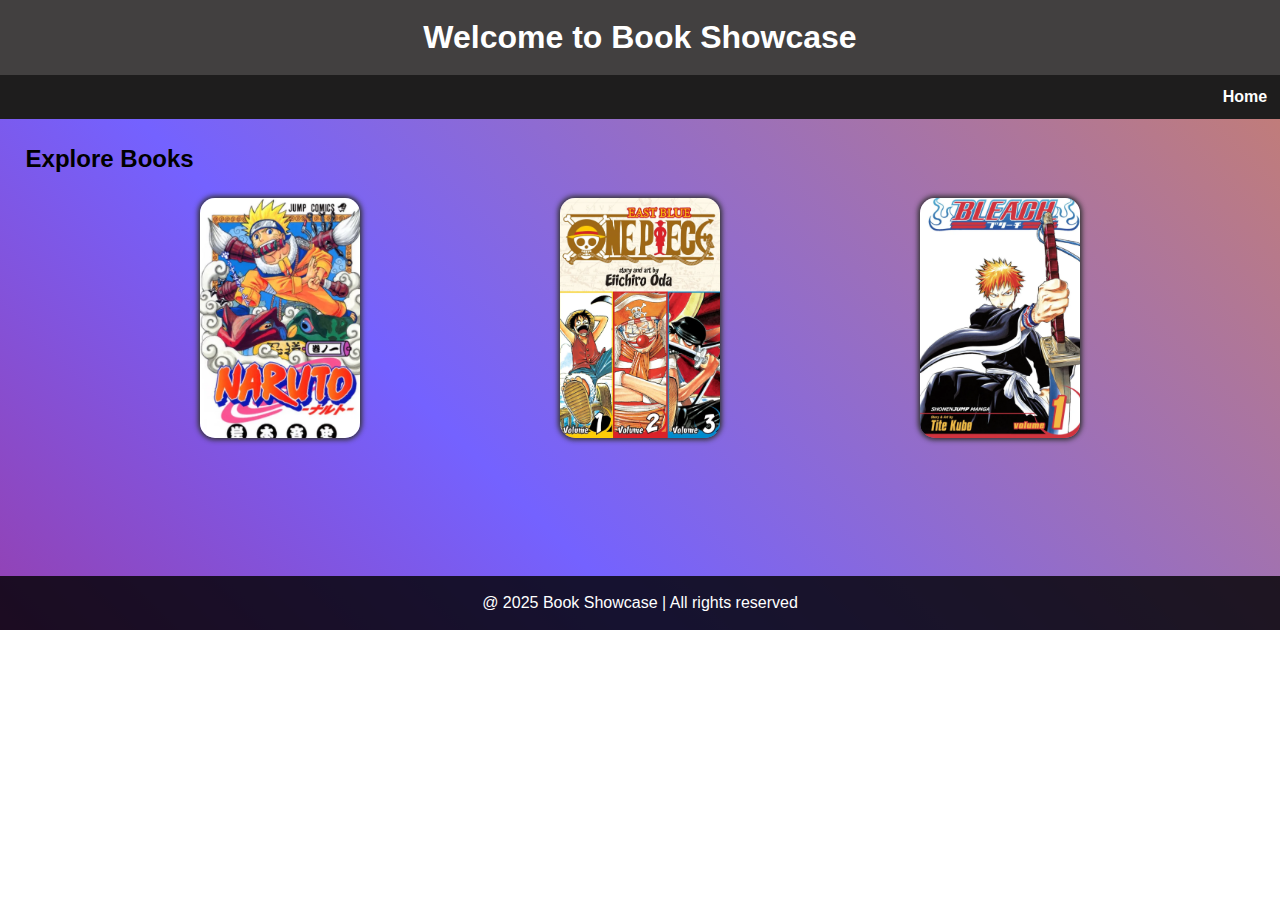
==== index.html @ 05131735 "First .. commit" ====
<!DOCTYPE html>
<html lang="en">
<head>
  <meta charset="UTF-8">
  <meta name="viewport" content="width=device-width, initial-scale=1.0">
  <link rel="stylesheet" href="style.css">
  <title>Document</title>
</head>
<body class="container-fluid">
  <div class="container">

    
    <!-- The main heading of the page -->
    <header>
      <h1>Welcome to Book Showcase</h1>
      
      <div class="link">
        <a href="">Home</a>
      </div>
    </header>
    
    
    <!-- Main content of the page -->
    
    <main>
      
      <h2>Explore Books</h2>
      
      <div class="images-container">
        
        <div class="card1">
          <div class="book1 book">
           
          </div>
          <div class="details">
            <span><a href="book1.html" style="text-decoration: none; color: white;">Click for Details</a></span>
          </div>
        </div>
        
        
        <div class="card2">
          <div class="book2 book">
            
          </div>
          <div class="details">
            <span><a href="book 2.html" style="text-decoration: none; color: white;">Click for Details</a></span>
          </div>
        </div>
        
        
        <div class="card3">
          <div class="book3 book">
            
          </div>
          <div class="details">
            <span><a href="book 3.html" style="text-decoration: none; color: white;">Click for Details</a></span>
          </div>
        </div>
        
      </div>
      
    </main>
    
    <footer>
      <span>@ 2025 Book Showcase | All rights reserved</span>
    </footer>
    
    
  </div>
</body>
</html>
---- style.css ----
*{
  margin: 0;
  padding: 0;
  box-sizing: border-box;
  font-family: 'Segoe UI', Tahoma, Geneva, Verdana, sans-serif;
}

html,body{
  height: 100%;
  width: 100%;
}

          /* Making the loader */

.loader{
  background-color: black;
  color: white;
  height: 100vh;
  width: 100%;
  z-index: 99;
  display: flex;
  align-items: center;
  justify-content: center;
  gap: 10px;
  position: fixed;
  top: 0;
}
.loader h2{
  font-weight: 700;
  font-size: 3vw;
}
/* finished ✅ */


                        /* Making the multi-color Background */


.container{
  height: 100;
  width: 100%;
  background: linear-gradient(45deg,#d2001a,#7462ff,#f48e21,#23d5ab);
  background-size: 300% 300%;
  animation: color 12s ease-in-out infinite;
  display: flex;
  flex-direction: column;
}


@keyframes color {
  0%{
    background-position: 0 50%;
  }
  50%{
    background-position: 100% 50%;
  }
  100%{
    background-position: 0 50%;
  }
}
/* finished ✅ */


                        /* Making the header content */

header h1{
  background-color: rgb(66, 64, 64);
  color: white;
  text-align: center;
  padding: 1.5vw;
  width: 100%;
}

.link{
background-color: rgb(30, 29, 29);
padding: 1vw;
display: flex;
justify-content: end;
}

.link a{
  color: white;
  text-decoration: none;
  font-weight: 600;
}
/* finished ✅ */

                        /* Making the body section */
main {
  flex-grow: 1;
  display: flex;
  flex-direction: column;
  justify-content: center;
}

main h2{
  margin: 2vw;
}

.images-container{
  display: flex;
  flex-direction: row;
  justify-content: space-evenly;
  height: 100%;
  width: 100%;
  perspective: 1000px;
}


.card1{
  height: 15rem;
  width: 10rem;
  transition: transform 1000ms;
  box-shadow: 0 0 5px 2px rgba(50, 50, 50);
  border-radius: 15px;
  position: relative;
  transform-style: preserve-3d;
  background-image: url(images/book1.png);
  background-size: cover;
}


.card1:hover{
  cursor: pointer;
  transform: rotateY(180deg);
}

.card2{
  height: 15rem;
  width: 10rem;
  transition: transform 1000ms;
  box-shadow: 0 0 5px 2px rgba(50, 50, 50);
  border-radius: 15px;
  position: relative;
  transform-style: preserve-3d;
  background-image: url(images/book2.png);
  background-size: cover;
}

.card2:hover{
  cursor: pointer;
  transform: rotateY(180deg);
}

.card3{
  height: 15rem;
  width: 10rem;
  transition: transform 1000ms;
  box-shadow: 0 0 5px 2px rgba(50, 50, 50);
  border-radius: 15px;
  position: relative;
  transform-style: preserve-3d;
  background-image: url(images/book3.png);
  background-size: cover;
}

.card3:hover{
  cursor: pointer;
  transform: rotateY(180deg);
}

.book,.details{
  border-radius: 15px;
  height: 100%;
  width: 100%;
  position: absolute;
  backface-visibility: hidden;
  background-size: cover;
}

.book1{
  background-image: url(IMAGES/book-1.jpg);
}
.book2{
  background-image: url(IMAGES/book-2.jpg);
}
.book3{
  background-image: url(IMAGES/book-3.jpg);
}

.details{
  background-color: gray;
  transform: rotateY(180deg);
  display: flex;
  justify-content: center;
  align-items: center;
  color: white;
  font-weight: 600;
  font-size: 1.4vw;
}
/* finished ✅ */


                        /* Making the footer section */


footer{
  background-color: rgba(0, 0, 0, 0.813);
  color: white;
  padding: 2vh;
  display: flex;
  align-items: center; /* Center text vertically */
  justify-content: center;
}
footer{
  margin-top: 15.3vh;
}
/* finished ✅ */
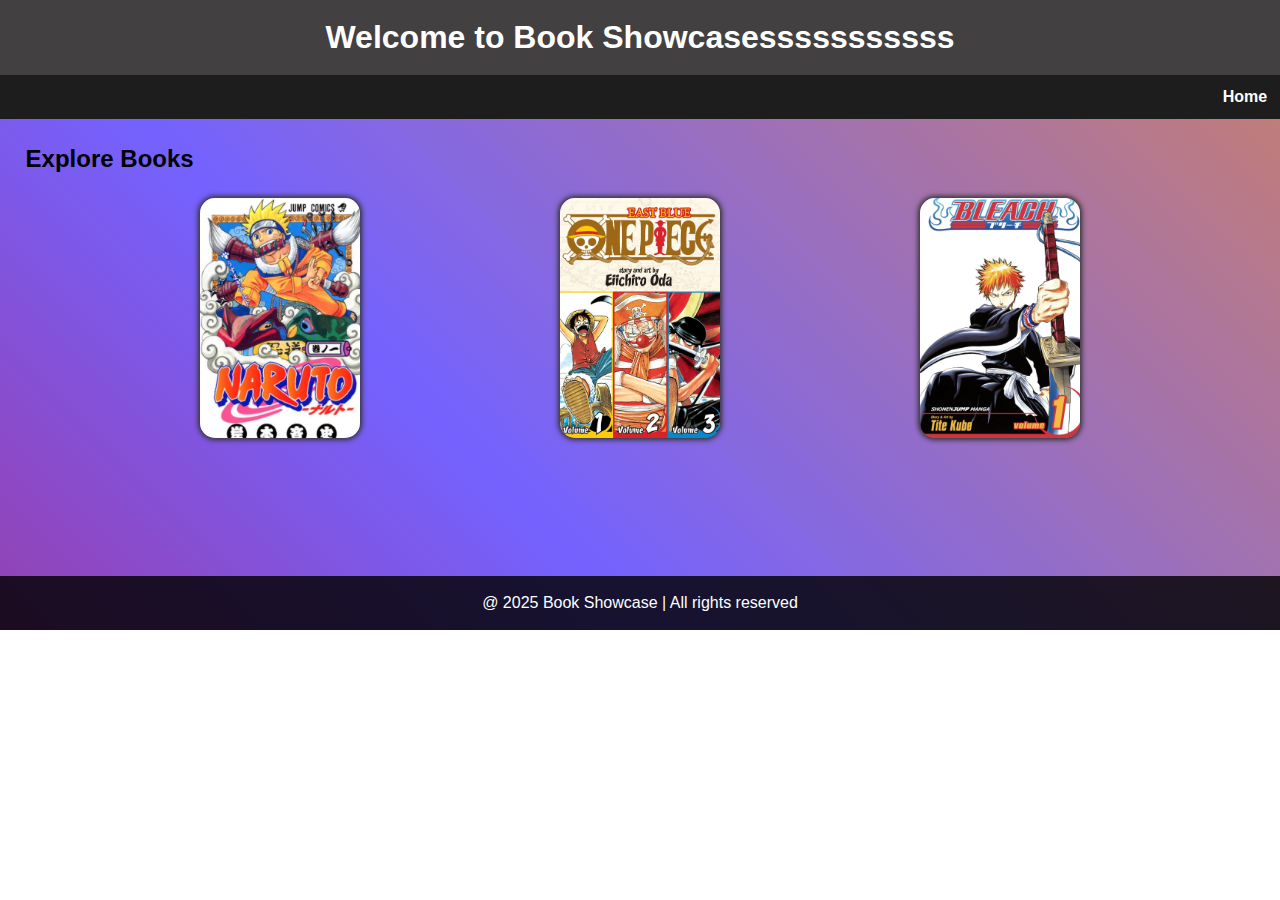
==== commit a8960ce6: "just cheaking" ====
--- a/index.html
+++ b/index.html
@@ -12,7 +12,7 @@
     
     <!-- The main heading of the page -->
     <header>
-      <h1>Welcome to Book Showcase</h1>
+      <h1>Welcome to Book Showcasesssssssssss</h1>
       
       <div class="link">
         <a href="">Home</a>
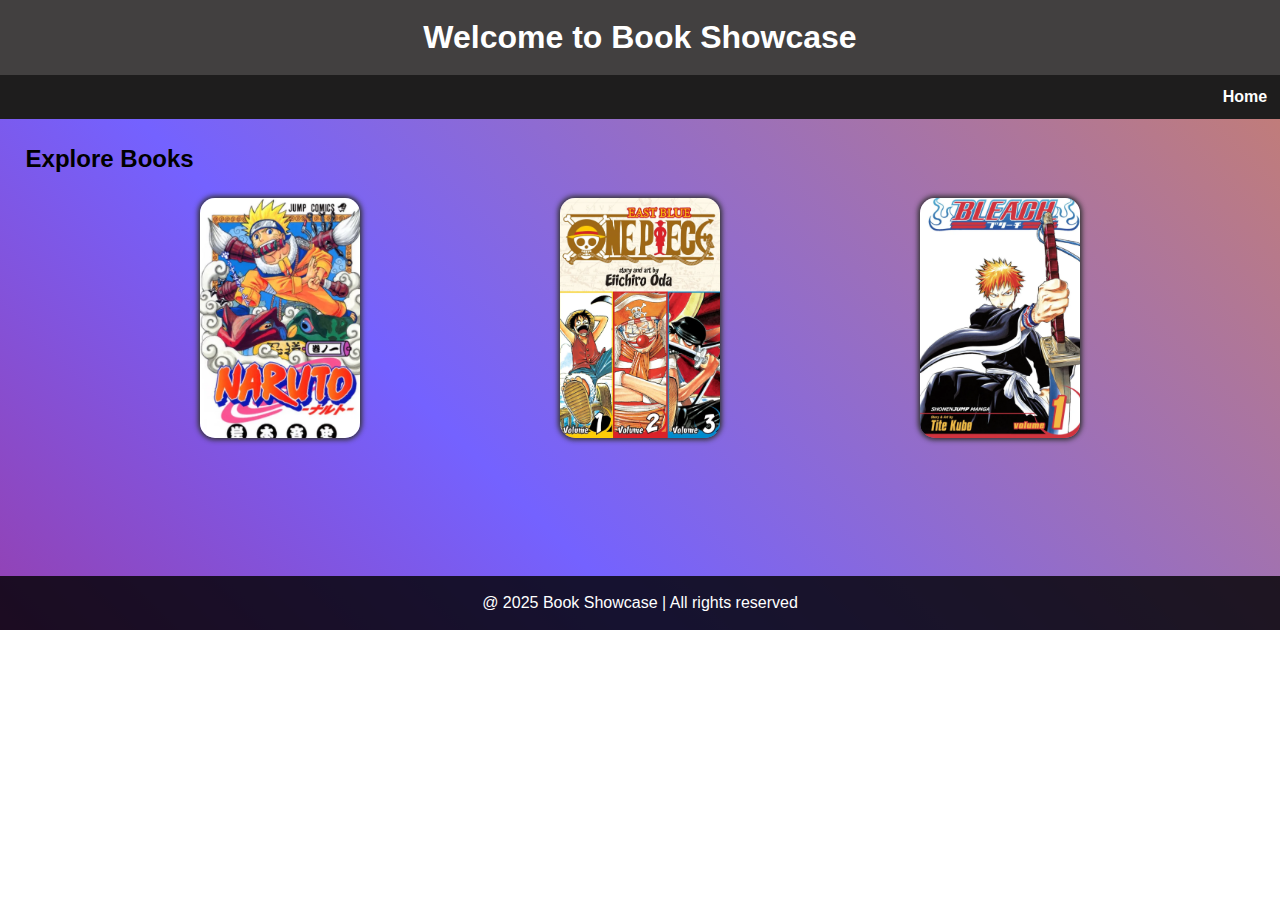
==== commit e4448887: "just check" ====
--- a/index.html
+++ b/index.html
@@ -12,7 +12,7 @@
     
     <!-- The main heading of the page -->
     <header>
-      <h1>Welcome to Book Showcasesssssssssss</h1>
+      <h1>Welcome to Book Showcase</h1>
       
       <div class="link">
         <a href="">Home</a>
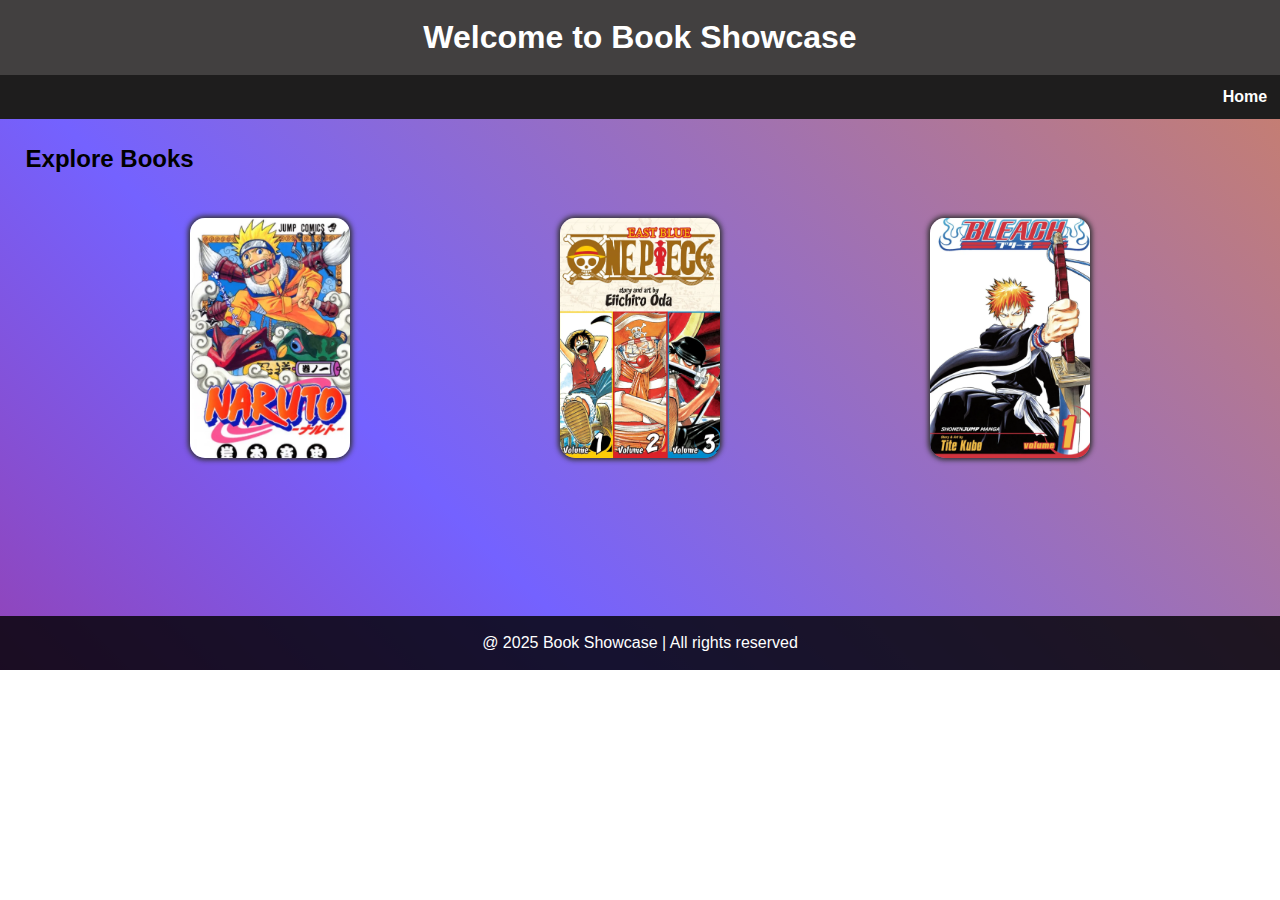
==== commit f439164f: "updating" ====
--- a/index.html
+++ b/index.html
@@ -5,6 +5,11 @@
   <meta name="viewport" content="width=device-width, initial-scale=1.0">
   <link rel="stylesheet" href="style.css">
   <title>Document</title>
+  <style type="text/css">
+    .images-container div{
+      margin: 20px;
+    }
+  </style>
 </head>
 <body class="container-fluid">
   <div class="container">
--- a/style.css
+++ b/style.css
@@ -43,6 +43,7 @@
   animation: color 12s ease-in-out infinite;
   display: flex;
   flex-direction: column;
+  
 }
 
 
@@ -204,4 +205,28 @@
 footer{
   margin-top: 15.3vh;
 }
+
+/* Responsive Design */
+@media (max-width: 768px) {
+  .images-container {
+    flex-direction: column;
+    align-items: center;
+  
+  }
+  
+  .card {
+    width: 80%;
+  }
+}
+
+@media (max-width: 480px) {
+  header h1 {
+    font-size: 20px;
+  }
+
+  .details a {
+    font-size: 14px;
+    padding: 8px 12px;
+  }
+}
 /* finished ✅ */
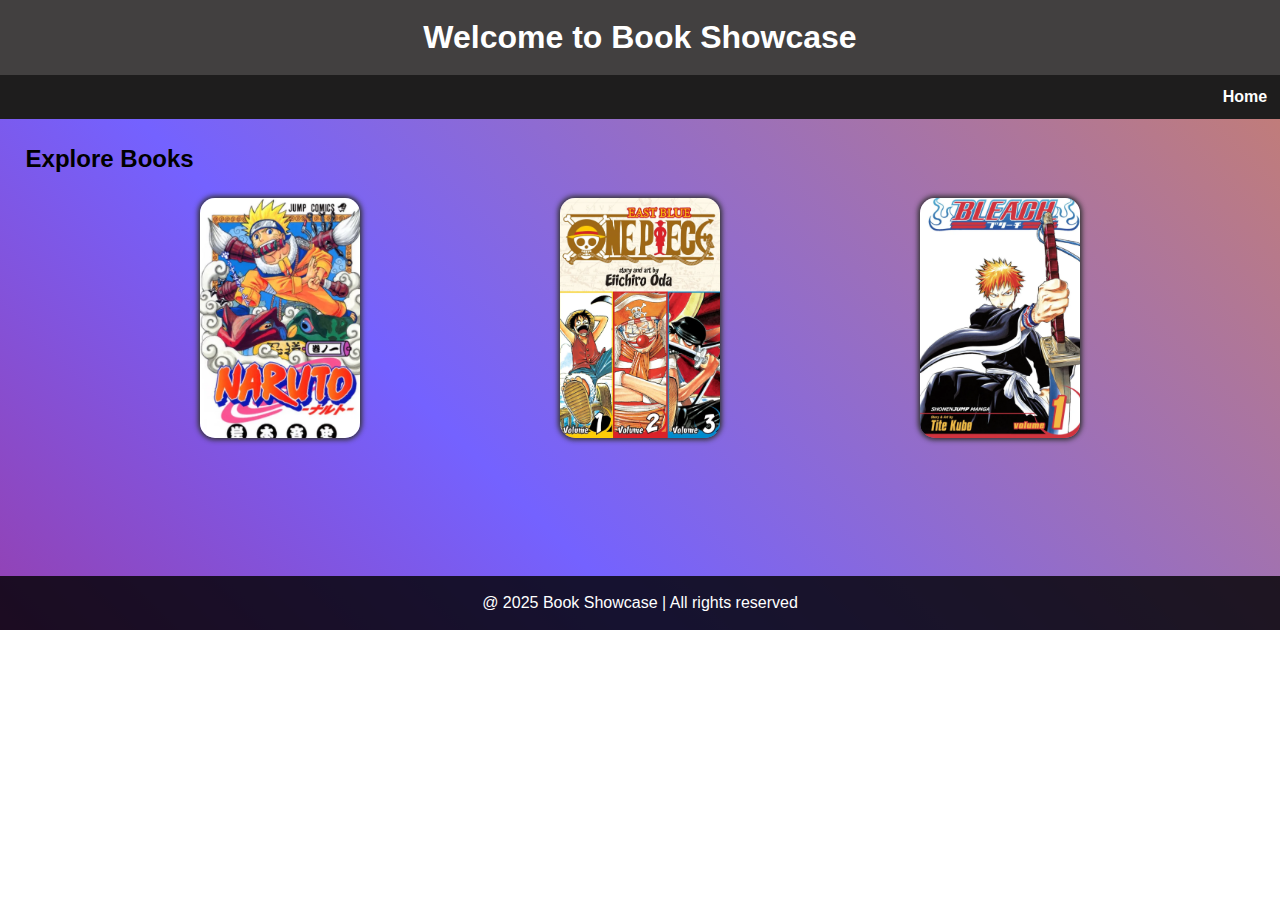
==== commit df2af6c2: "updating" ====
--- a/index.html
+++ b/index.html
@@ -6,9 +6,7 @@
   <link rel="stylesheet" href="style.css">
   <title>Document</title>
   <style type="text/css">
-    .images-container div{
-      margin: 20px;
-    }
+    
   </style>
 </head>
 <body class="container-fluid">
--- a/style.css
+++ b/style.css
@@ -123,6 +123,7 @@
 .card1:hover{
   cursor: pointer;
   transform: rotateY(180deg);
+  
 }
 
 .card2{
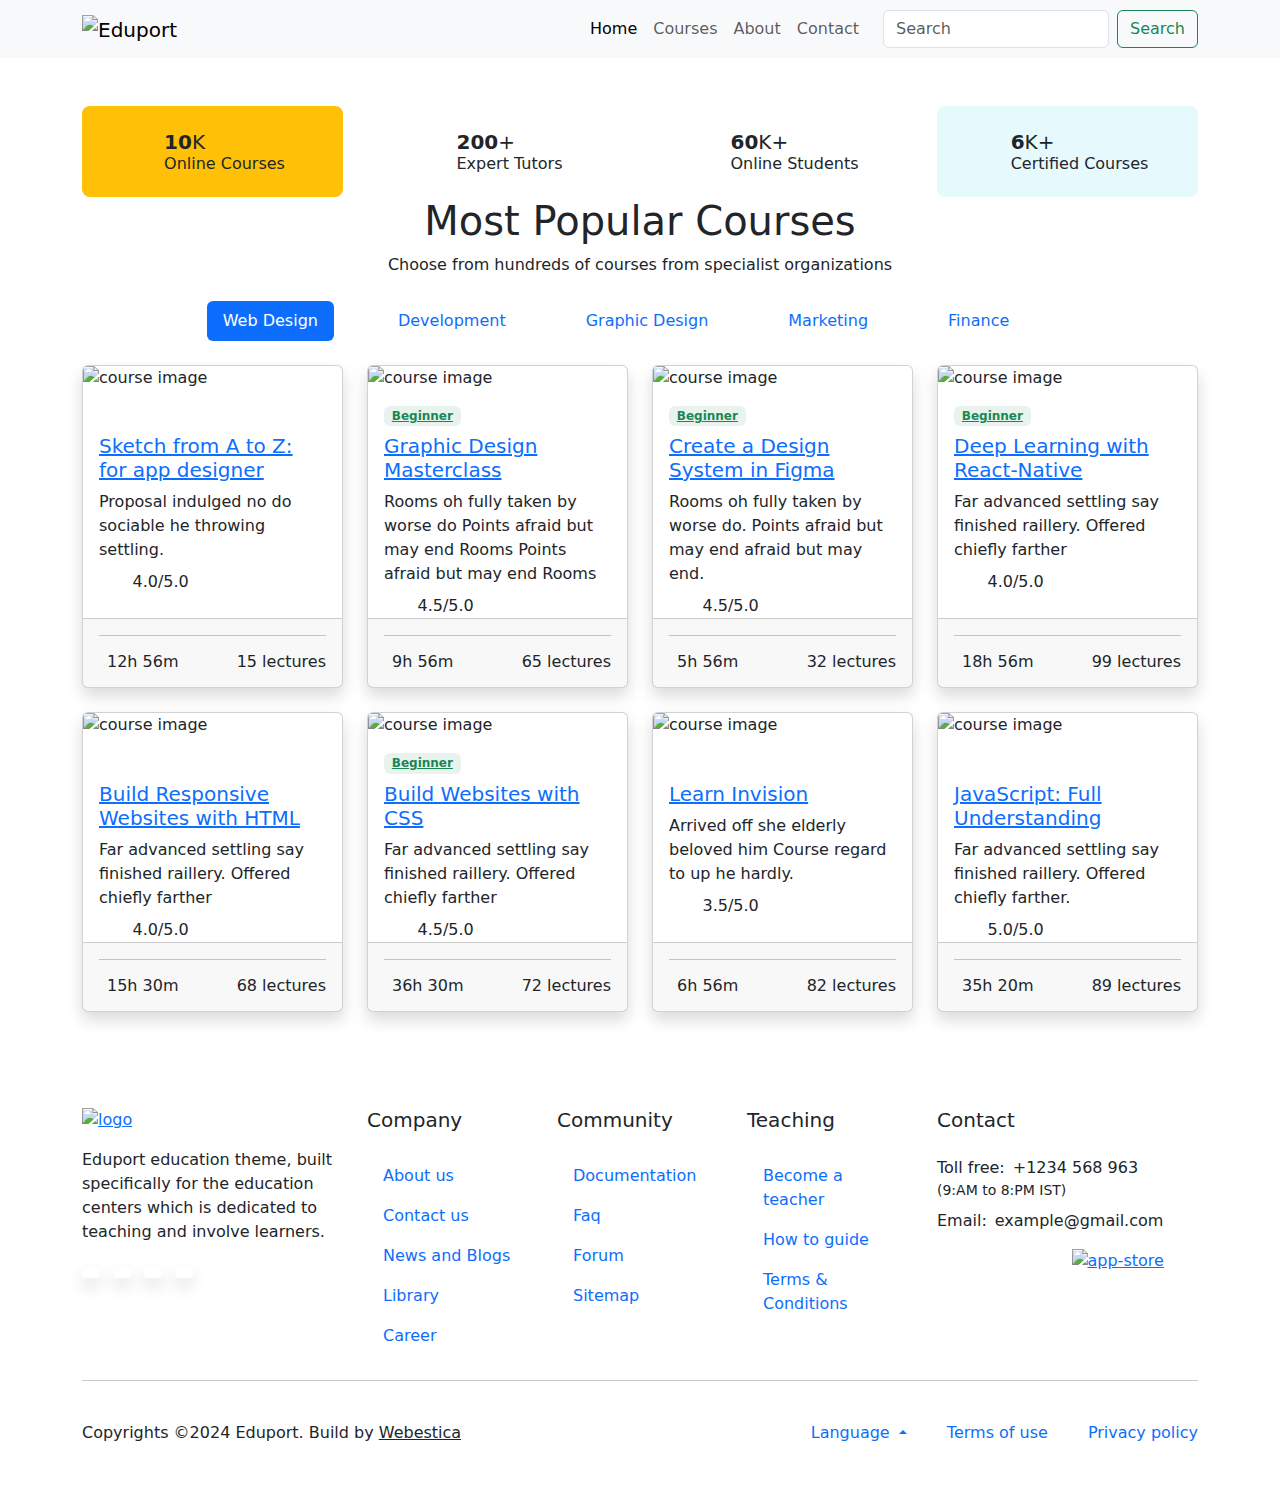
==== commit bb07c939: "Add files via upload" ====
--- a/index.html
+++ b/index.html
@@ -1,74 +1,515 @@
-<!DOCTYPE html>
-<html lang="en">
-<head>
-  <meta charset="UTF-8">
-  <meta name="viewport" content="width=device-width, initial-scale=1.0">
-  <link rel="stylesheet" href="style.css">
-  <title>Document</title>
-  <style type="text/css">
-    
-  </style>
-</head>
-<body class="container-fluid">
-  <div class="container">
-
-    
-    <!-- The main heading of the page -->
-    <header>
-      <h1>Welcome to Book Showcase</h1>
-      
-      <div class="link">
-        <a href="">Home</a>
-      </div>
-    </header>
-    
-    
-    <!-- Main content of the page -->
-    
-    <main>
-      
-      <h2>Explore Books</h2>
-      
-      <div class="images-container">
-        
-        <div class="card1">
-          <div class="book1 book">
-           
-          </div>
-          <div class="details">
-            <span><a href="book1.html" style="text-decoration: none; color: white;">Click for Details</a></span>
-          </div>
-        </div>
-        
-        
-        <div class="card2">
-          <div class="book2 book">
-            
-          </div>
-          <div class="details">
-            <span><a href="book 2.html" style="text-decoration: none; color: white;">Click for Details</a></span>
-          </div>
-        </div>
-        
-        
-        <div class="card3">
-          <div class="book3 book">
-            
-          </div>
-          <div class="details">
-            <span><a href="book 3.html" style="text-decoration: none; color: white;">Click for Details</a></span>
-          </div>
-        </div>
-        
-      </div>
-      
-    </main>
-    
-    <footer>
-      <span>@ 2025 Book Showcase | All rights reserved</span>
-    </footer>
-    
-    
-  </div>
-</body>
-</html>
+<!DOCTYPE html>
+<html lang="en">
+<head>
+  <meta charset="UTF-8">
+  <meta name="viewport" content="width=device-width, initial-scale=1.0">
+  <title>Document</title>
+</head>
+<link href="https://cdn.jsdelivr.net/npm/bootstrap@5.3.3/dist/css/bootstrap.min.css" rel="stylesheet" integrity="sha384-QWTKZyjpPEjISv5WaRU9OFeRpok6YctnYmDr5pNlyT2bRjXh0JMhjY6hW+ALEwIH" crossorigin="anonymous">
+<script src="https://cdn.jsdelivr.net/npm/bootstrap@5.3.3/dist/js/bootstrap.bundle.min.js" integrity="sha384-YvpcrYf0tY3lHB60NNkmXc5s9fDVZLESaAA55NDzOxhy9GkcIdslK1eN7N6jIeHz" crossorigin="anonymous"></script>
+<body>
+  <header class="navbar navbar-expand-lg navbar-light bg-light">
+    <div class="container">
+      <a class="navbar-brand" href="#">
+        <img src="https://eduport.webestica.com/assets/images/logo.svg" alt="Eduport" height="30">
+      </a>
+      <button class="navbar-toggler" type="button" data-bs-toggle="collapse" data-bs-target="#navbarNav" aria-controls="navbarNav" aria-expanded="false" aria-label="Toggle navigation">
+        <span class="navbar-toggler-icon"></span>
+      </button>
+      <div class="collapse navbar-collapse" id="navbarNav">
+        <ul class="navbar-nav ms-auto">
+          <li class="nav-item">
+            <a class="nav-link active" aria-current="page" href="#">Home</a>
+          </li>
+          <li class="nav-item">
+            <a class="nav-link" href="#">Courses</a>
+          </li>
+          <li class="nav-item">
+            <a class="nav-link" href="#">About</a>
+          </li>
+          <li class="nav-item">
+            <a class="nav-link" href="#">Contact</a>
+          </li>
+        </ul>
+        <form class="d-flex ms-3" role="search">
+          <input class="form-control me-2" type="search" placeholder="Search" aria-label="Search">
+          <button class="btn btn-outline-success" type="submit">Search</button>
+        </form>
+      </div>
+    </div>
+  </header>
+  <section class="py-0 py-xl-5">
+    <div class="container">
+      <div class="row g-4">
+        
+        <div class="col-sm-6 col-xl-3">
+          <div class="d-flex justify-content-center align-items-center p-4 bg-warning bg-opacity-15 rounded-3">
+            <span class="display-6 lh-1 text-warning mb-0"><i class="fas fa-tv"></i></span>
+            <div class="ms-4 h6 fw-normal mb-0">
+              <div class="d-flex">
+                <h5 class="purecounter mb-0 fw-bold" data-purecounter-start="0" data-purecounter-end="10" data-purecounter-delay="200" data-purecounter-duration="0">10</h5>
+                <span class="mb-0 h5">K</span>
+              </div>
+              <p class="mb-0">Online Courses</p>
+            </div>
+          </div>
+        </div>
+    
+        <div class="col-sm-6 col-xl-3">
+          <div class="d-flex justify-content-center align-items-center p-4 bg-blue bg-opacity-10 rounded-3">
+            <span class="display-6 lh-1 text-blue mb-0"><i class="fas fa-user-tie"></i></span>
+            <div class="ms-4 h6 fw-normal mb-0">
+              <div class="d-flex">
+                <h5 class="purecounter mb-0 fw-bold" data-purecounter-start="0" data-purecounter-end="200" data-purecounter-delay="200" data-purecounter-duration="0">200</h5>
+                <span class="mb-0 h5">+</span>
+              </div>
+              <p class="mb-0">Expert Tutors</p>
+            </div>
+          </div>
+        </div>
+      
+        <div class="col-sm-6 col-xl-3">
+          <div class="d-flex justify-content-center align-items-center p-4 bg-purple bg-opacity-10 rounded-3">
+            <span class="display-6 lh-1 text-purple mb-0"><i class="fas fa-user-graduate"></i></span>
+            <div class="ms-4 h6 fw-normal mb-0">
+              <div class="d-flex">
+                <h5 class="purecounter mb-0 fw-bold" data-purecounter-start="0" data-purecounter-end="60" data-purecounter-delay="200" data-purecounter-duration="0">60</h5>
+                <span class="mb-0 h5">K+</span>
+              </div>
+              <p class="mb-0">Online Students</p>
+            </div>
+          </div>
+        </div>
+        
+        <div class="col-sm-6 col-xl-3">
+        <div class="d-flex justify-content-center align-items-center p-4 bg-info bg-opacity-10 rounded-3">
+        <span class="display-6 lh-1 text-info mb-0"><i class="bi bi-patch-check-fill"></i></span>
+          <div class="ms-4 h6 fw-normal mb-0">
+            <div class="d-flex">
+          <h5 class="purecounter mb-0 fw-bold" data-purecounter-start="0" data-purecounter-end="6" data-purecounter-delay="300" data-purecounter-duration="0">6</h5>
+           <span class="mb-0 h5">K+</span>
+          </div>              <p class="mb-0">Certified Courses</p>
+          </div>
+          </div>
+        </div>
+      </div>
+    </div>
+    <section>
+      <div class="container">
+   
+        <div class="row mb-4">
+          <div class="col-lg-8 mx-auto text-center">
+            <h2 class="fs-1">Most Popular Courses</h2>
+            <p class="mb-0">Choose from hundreds of courses from specialist organizations</p>
+          </div>
+        </div>
+    
+       
+        <ul class="nav nav-pills nav-pills-bg-soft justify-content-sm-center mb-4 px-3" id="course-pills-tab" role="tablist">
+         
+          <li class="nav-item me-2 me-sm-5" role="presentation">
+            <button class="nav-link mb-2 mb-md-0 active" id="course-pills-tab-1" data-bs-toggle="pill" data-bs-target="#course-pills-tabs-1" type="button" role="tab" aria-controls="course-pills-tabs-1" aria-selected="true">Web Design</button>
+          </li>
+          <li class="nav-item me-2 me-sm-5" role="presentation">
+            <button class="nav-link mb-2 mb-md-0" id="course-pills-tab-2" data-bs-toggle="pill" data-bs-target="#course-pills-tabs-2" type="button" role="tab" aria-controls="course-pills-tabs-2" aria-selected="false" tabindex="-1">Development</button>
+          </li>
+          
+          <li class="nav-item me-2 me-sm-5" role="presentation">
+            <button class="nav-link mb-2 mb-md-0" id="course-pills-tab-3" data-bs-toggle="pill" data-bs-target="#course-pills-tabs-3" type="button" role="tab" aria-controls="course-pills-tabs-3" aria-selected="false" tabindex="-1">Graphic Design</button>
+          </li>
+          
+          <li class="nav-item me-2 me-sm-5" role="presentation">
+            <button class="nav-link mb-2 mb-md-0" id="course-pills-tab-4" data-bs-toggle="pill" data-bs-target="#course-pills-tabs-4" type="button" role="tab" aria-controls="course-pills-tabs-4" aria-selected="false" tabindex="-1">Marketing</button>
+          </li>
+          <li class="nav-item me-2 me-sm-5" role="presentation">
+            <button class="nav-link mb-2 mb-md-0" id="course-pills-tab-5" data-bs-toggle="pill" data-bs-target="#course-pills-tabs-5" type="button" role="tab" aria-controls="course-pills-tabs-5" aria-selected="false" tabindex="-1">Finance</button>
+          </li>
+        </ul>
+     
+        <div class="tab-content" id="course-pills-tabContent">
+       
+          <div class="tab-pane fade show active" id="course-pills-tabs-1" role="tabpanel" aria-labelledby="course-pills-tab-1">
+            <div class="row g-4">
+    
+              
+              <div class="col-sm-6 col-lg-4 col-xl-3">
+                <div class="card shadow h-100">
+                 
+                  <img src="https://eduport.webestica.com/assets/images/courses/4by3/08.jpg" class="card-img-top" alt="course image">
+                  
+                  <div class="card-body pb-0">
+                    
+                    <div class="d-flex justify-content-between mb-2">
+                      <a href="#" class="badge bg-purple bg-opacity-10 text-purple">All level</a>
+                      <a href="#" class="h6 mb-0"><i class="far fa-heart"></i></a>
+                    </div>
+                   
+                    <h5 class="card-title fw-normal"><a href="#">Sketch from A to Z: for app designer</a></h5>
+                    <p class="mb-2 text-truncate-2">Proposal indulged no do sociable he throwing settling.</p>
+                    
+                    <ul class="list-inline mb-0">
+                      <li class="list-inline-item me-0 small"><i class="fas fa-star text-warning"></i></li>
+                      <li class="list-inline-item me-0 small"><i class="fas fa-star text-warning"></i></li>
+                      <li class="list-inline-item me-0 small"><i class="fas fa-star text-warning"></i></li>
+                      <li class="list-inline-item me-0 small"><i class="fas fa-star text-warning"></i></li>
+                      <li class="list-inline-item me-0 small"><i class="far fa-star text-warning"></i></li>
+                      <li class="list-inline-item ms-2 h6 fw-light mb-0">4.0/5.0</li>
+                    </ul>
+                  </div>
+                  
+                  <div class="card-footer pt-0 pb-3">
+                    <hr>
+                    <div class="d-flex justify-content-between">
+                      <span class="h6 fw-light mb-0"><i class="far fa-clock text-danger me-2"></i>12h 56m</span>
+                      <span class="h6 fw-light mb-0"><i class="fas fa-table text-orange me-2"></i>15 lectures</span>
+                    </div>
+                  </div>
+                </div>
+              </div>
+              <div class="col-sm-6 col-lg-4 col-xl-3">
+                <div class="card shadow h-100">
+                  
+                  <img src="https://eduport.webestica.com/assets/images/courses/4by3/02.jpg" class="card-img-top" alt="course image">
+                  <div class="card-body pb-0">
+                    
+                    <div class="d-flex justify-content-between mb-2">
+                      <a href="#" class="badge bg-success bg-opacity-10 text-success">Beginner</a>
+                      <a href="#" class="text-danger"><i class="fas fa-heart"></i></a>
+                    </div>
+                    <h5 class="card-title fw-normal"><a href="#">Graphic Design Masterclass</a></h5>
+                    <p class="mb-2 text-truncate-2">Rooms oh fully taken by worse do Points afraid but may end Rooms Points afraid but may end Rooms</p>
+                    <ul class="list-inline mb-0">
+                      <li class="list-inline-item me-0 small"><i class="fas fa-star text-warning"></i></li>
+                      <li class="list-inline-item me-0 small"><i class="fas fa-star text-warning"></i></li>
+                      <li class="list-inline-item me-0 small"><i class="fas fa-star text-warning"></i></li>
+                      <li class="list-inline-item me-0 small"><i class="fas fa-star text-warning"></i></li>
+                      <li class="list-inline-item me-0 small"><i class="fas fa-star-half-alt text-warning"></i></li>
+                      <li class="list-inline-item ms-2 h6 fw-light mb-0">4.5/5.0</li>
+                    </ul>
+                  </div>
+                  <div class="card-footer pt-0 pb-3">
+                    <hr>
+                    <div class="d-flex justify-content-between ">
+                      <span class="h6 fw-light mb-0"><i class="far fa-clock text-danger me-2"></i>9h 56m</span>
+                      <span class="h6 fw-light mb-0"><i class="fas fa-table text-orange me-2"></i>65 lectures</span>
+                    </div>
+                  </div>
+                </div>
+              </div>
+              <div class="col-sm-6 col-lg-4 col-xl-3">
+                <div class="card shadow h-100">
+                  
+                  <img src="https://eduport.webestica.com/assets/images/courses/4by3/03.jpg" class="card-img-top" alt="course image">
+                  <div class="card-body pb-0">
+                    <div class="d-flex justify-content-between mb-2">
+                      <a href="#" class="badge bg-success bg-opacity-10 text-success">Beginner</a>
+                      <a href="#" class="h6 fw-light mb-0"><i class="far fa-heart"></i></a>
+                    </div>
+                    
+                    <h5 class="card-title fw-normal"><a href="#">Create a Design System in Figma</a></h5>
+                    <p class="mb-2 text-truncate-2">Rooms oh fully taken by worse do. Points afraid but may end afraid but may end.</p>
+                   
+                    <ul class="list-inline mb-0">
+                      <li class="list-inline-item me-0 small"><i class="fas fa-star text-warning"></i></li>
+                      <li class="list-inline-item me-0 small"><i class="fas fa-star text-warning"></i></li>
+                      <li class="list-inline-item me-0 small"><i class="fas fa-star text-warning"></i></li>
+                      <li class="list-inline-item me-0 small"><i class="fas fa-star text-warning"></i></li>
+                      <li class="list-inline-item me-0 small"><i class="fas fa-star-half-alt text-warning"></i></li>
+                      <li class="list-inline-item ms-2 h6 fw-light mb-0">4.5/5.0</li>
+                    </ul>
+                  </div>
+               
+                  <div class="card-footer pt-0 pb-3">
+                    <hr>
+                    <div class="d-flex justify-content-between">
+                      <span class="h6 fw-light mb-0"><i class="far fa-clock text-danger me-2"></i>5h 56m</span>
+                      <span class="h6 fw-light mb-0"><i class="fas fa-table text-orange me-2"></i>32 lectures</span>
+                    </div>
+                  </div>
+                </div>
+              </div>
+             
+              <div class="col-sm-6 col-lg-4 col-xl-3">
+                <div class="card shadow h-100">
+             
+                  <img src="https://eduport.webestica.com/assets/images/courses/4by3/07.jpg" class="card-img-top" alt="course image">
+                  <div class="card-body pb-0">
+                   
+                    <div class="d-flex justify-content-between mb-2">
+                      <a href="#" class="badge bg-success bg-opacity-10 text-success">Beginner</a>
+                      <a href="#" class="text-danger"><i class="fas fa-heart"></i></a>
+                    </div>
+                   <h5 class="card-title fw-normal"><a href="#">Deep Learning with React-Native </a></h5>
+                    <p class="mb-2 text-truncate-2">Far advanced settling say finished raillery. Offered chiefly farther</p>
+                   
+                    <ul class="list-inline mb-0">
+                      <li class="list-inline-item me-0 small"><i class="fas fa-star text-warning"></i></li>
+                      <li class="list-inline-item me-0 small"><i class="fas fa-star text-warning"></i></li>
+                      <li class="list-inline-item me-0 small"><i class="fas fa-star text-warning"></i></li>
+                      <li class="list-inline-item me-0 small"><i class="fas fa-star text-warning"></i></li>
+                      <li class="list-inline-item me-0 small"><i class="far fa-star text-warning"></i></li>
+                      <li class="list-inline-item ms-2 h6 fw-light mb-0">4.0/5.0</li>
+                    </ul>
+                  </div>
+                  <div class="card-footer pt-0 pb-3">
+                    <hr>
+                    <div class="d-flex justify-content-between">
+                      <span class="h6 fw-light mb-0"><i class="far fa-clock text-danger me-2"></i>18h 56m</span>
+                      <span class="h6 fw-light mb-0"><i class="fas fa-table text-orange me-2"></i>99 lectures</span>
+                    </div>
+                  </div>
+                </div>
+              </div>
+              <div class="col-sm-6 col-lg-4 col-xl-3">
+                <div class="card shadow h-100">
+                 
+                  <img src="https://eduport.webestica.com/assets/images/courses/4by3/11.jpg" class="card-img-top" alt="course image">
+                  <div class="card-body pb-0">
+                    
+                    <div class="d-flex justify-content-between mb-2">
+                      <a href="#" class="badge bg-purple bg-opacity-10 text-purple">All level</a>
+                      <a href="#" class="text-danger"><i class="fas fa-heart"></i></a>
+                    </div>
+                   
+                    <h5 class="card-title fw-normal"><a href="#">Build Responsive Websites with HTML</a></h5>
+                    <p class="mb-2 text-truncate-2">Far advanced settling say finished raillery. Offered chiefly farther</p>
+                    
+                    <ul class="list-inline mb-0">
+                      <li class="list-inline-item me-0 small"><i class="fas fa-star text-warning"></i></li>
+                      <li class="list-inline-item me-0 small"><i class="fas fa-star text-warning"></i></li>
+                      <li class="list-inline-item me-0 small"><i class="fas fa-star text-warning"></i></li>
+                      <li class="list-inline-item me-0 small"><i class="fas fa-star text-warning"></i></li>
+                      <li class="list-inline-item me-0 small"><i class="far fa-star text-warning"></i></li>
+                      <li class="list-inline-item ms-2 h6 fw-light mb-0">4.0/5.0</li>
+                    </ul>
+                  </div>
+                 
+                  <div class="card-footer pt-0 pb-3">
+                    <hr>
+                    <div class="d-flex justify-content-between">
+                      <span class="h6 fw-light mb-0"><i class="far fa-clock text-danger me-2"></i>15h 30m</span>
+                      <span class="h6 fw-light mb-0"><i class="fas fa-table text-orange me-2"></i>68 lectures</span>
+                    </div>
+                  </div>
+                </div>
+              </div>
+          
+              <div class="col-sm-6 col-lg-4 col-xl-3">
+                <div class="card shadow h-100">
+                 
+                  <img src="https://eduport.webestica.com/assets/images/courses/4by3/12.jpg" class="card-img-top" alt="course image">
+                  <div class="card-body pb-0">
+                   
+                    <div class="d-flex justify-content-between mb-2">
+                      <a href="#" class="badge bg-success bg-opacity-10 text-success">Beginner</a>
+                      <a href="#" class="h6 fw-light mb-0"><i class="far fa-heart"></i></a>
+                    </div>
+                   
+                    <h5 class="card-title fw-normal"><a href="#">Build Websites with CSS</a></h5>
+                    <p class="text-truncate-2 mb-2">Far advanced settling say finished raillery. Offered chiefly farther</p>
+                      <ul class="list-inline mb-0">
+                      <li class="list-inline-item me-0 small"><i class="fas fa-star text-warning"></i></li>
+                      <li class="list-inline-item me-0 small"><i class="fas fa-star text-warning"></i></li>
+                      <li class="list-inline-item me-0 small"><i class="fas fa-star text-warning"></i></li>
+                      <li class="list-inline-item me-0 small"><i class="fas fa-star text-warning"></i></li>
+                      <li class="list-inline-item me-0 small"><i class="fas fa-star-half-alt text-warning"></i></li>
+                      <li class="list-inline-item ms-2 h6 fw-light mb-0">4.5/5.0</li>
+                    </ul>
+                  </div>
+                
+                  <div class="card-footer pt-0 pb-3">
+                    <hr>
+                    <div class="d-flex justify-content-between mt-2">
+                      <span class="h6 fw-light mb-0"><i class="far fa-clock text-danger me-2"></i>36h 30m</span>
+                      <span class="h6 fw-light mb-0"><i class="fas fa-table text-orange me-2"></i>72 lectures</span>
+                    </div>
+                  </div>
+                </div>
+              </div>
+             
+              <div class="col-sm-6 col-lg-4 col-xl-3">
+                <div class="card shadow h-100">
+                  
+                  <img src="https://eduport.webestica.com/assets/images/courses/4by3/04.jpg" class="card-img-top" alt="course image">
+                  <div class="card-body pb-0">
+                    
+                    <div class="d-flex justify-content-between mb-2">
+                      <a href="#" class="badge bg-purple bg-opacity-10 text-purple">All level</a>
+                      <a href="#" class="text-danger"><i class="fas fa-heart"></i></a>
+                    </div>
+                   
+                    <h5 class="card-title fw-normal"><a href="#">Learn Invision</a></h5>
+                    <p class="mb-2">Arrived off she elderly beloved him Course regard to up he hardly.</p>
+                 
+                    <ul class="list-inline mb-0">
+                      <li class="list-inline-item me-0 small"><i class="fas fa-star text-warning"></i></li>
+                      <li class="list-inline-item me-0 small"><i class="fas fa-star text-warning"></i></li>
+                      <li class="list-inline-item me-0 small"><i class="fas fa-star text-warning"></i></li>
+                      <li class="list-inline-item me-0 small"><i class="fas fa-star-half-alt text-warning"></i></li>
+                      <li class="list-inline-item me-0 small"><i class="far fa-star text-warning"></i></li>
+                      <li class="list-inline-item ms-2 h6 fw-light mb-0">3.5/5.0</li>
+                    </ul>
+                  </div>
+                
+                  <div class="card-footer pt-0 pb-3">
+                    <hr>
+                    <div class="d-flex justify-content-between mt-2">
+                      <span class="h6 fw-light mb-0"><i class="far fa-clock text-danger me-2"></i>6h 56m</span>
+                      <span class="h6 fw-light mb-0"><i class="fas fa-table text-orange me-2"></i>82 lectures</span>
+                    </div>
+                  </div>
+                </div>
+              </div>
+             
+              <div class="col-sm-6 col-lg-4 col-xl-3">
+                <div class="card shadow h-100">
+                  
+                  <img src="https://eduport.webestica.com/assets/images/courses/4by3/09.jpg" class="card-img-top" alt="course image">
+                  <div class="card-body pb-0">
+                    <div class="d-flex justify-content-between mb-2">
+                      <a href="#" class="badge bg-purple bg-opacity-10 text-purple">All level</a>
+                      <a href="#" class="h6 fw-light mb-0"><i class="far fa-heart"></i></a>
+                    </div>
+                    
+                    <h5 class="card-title fw-normal"><a href="#">JavaScript: Full Understanding</a></h5>
+                    <p class="text-truncate-2 mb-2">Far advanced settling say finished raillery. Offered chiefly farther.</p>
+                    
+                    <ul class="list-inline mb-0">
+                      <li class="list-inline-item me-0 small"><i class="fas fa-star text-warning"></i></li>
+                      <li class="list-inline-item me-0 small"><i class="fas fa-star text-warning"></i></li>
+                      <li class="list-inline-item me-0 small"><i class="fas fa-star text-warning"></i></li>
+                      <li class="list-inline-item me-0 small"><i class="fas fa-star text-warning"></i></li>
+                      <li class="list-inline-item me-0 small"><i class="fas fa-star text-warning"></i></li>
+                      <li class="list-inline-item ms-2 h6 fw-light mb-0">5.0/5.0</li>
+                    </ul>
+                  </div>
+                
+                  <div class="card-footer pt-0 pb-3">
+                    <hr>
+                    <div class="d-flex justify-content-between">
+                      <span class="h6 fw-light mb-0"><i class="far fa-clock text-danger me-2"></i>35h 20m</span>
+                      <span class="h6 fw-light mb-0"><i class="fas fa-table text-orange me-2"></i>89 lectures</span>
+                    </div>
+                  </div>
+                </div>
+              </div>
+            
+            </div> 
+          </div>
+    </section>
+  </section>
+  <footer class="pt-5">
+    <div class="container">
+     
+      <div class="row g-4">
+        <div class="col-lg-3">
+       
+          <a class="me-0" href="index.html">
+            <img class="light-mode-item h-40px" src="https://imgs.search.brave.com/nXNSKulKdlcJCU9B8xkB_nMicuHq3mhPT4zqt6gaUVU/rs:fit:860:0:0:0/g:ce/aHR0cHM6Ly9lZHVw/b3J0LmFwcC93cC1j/b250ZW50L3VwbG9h/ZHMvMjAyNC8wOS9F/ZHVwb3J0LUxvZ28t/MS5zdmc" alt="logo" width="70px">
+          </a>
+          <p class="my-3">Eduport education theme, built specifically for the education centers which is dedicated to teaching and involve learners.</p>
+         
+          <ul class="list-inline mb-0 mt-3">
+            <li class="list-inline-item"> <a class="btn btn-white btn-sm shadow px-2 text-facebook" href="#"><i class="bi bi-facebook"></i></a> </li>
+            <li class="list-inline-item"> <a class="btn btn-white btn-sm shadow px-2 text-instagram" href="#"><i class="fab fa-fw fa-instagram"></i></a> </li>
+            <li class="list-inline-item"> <a class="btn btn-white btn-sm shadow px-2 text-twitter" href="#"><i class="fab fa-fw fa-twitter"></i></a> </li>
+            <li class="list-inline-item"> <a class="btn btn-white btn-sm shadow px-2 text-linkedin" href="#"><i class="fab fa-fw fa-linkedin-in"></i></a> </li>
+          </ul>
+        </div>
+      
+        <div class="col-lg-6">
+          <div class="row g-4">
+          
+            <div class="col-6 col-md-4">
+              <h5 class="mb-2 mb-md-4">Company</h5>
+              <ul class="nav flex-column">
+                <li class="nav-item"><a class="nav-link" href="#">About us</a></li>
+                <li class="nav-item"><a class="nav-link" href="#">Contact us</a></li>
+                <li class="nav-item"><a class="nav-link" href="#">News and Blogs</a></li>
+                <li class="nav-item"><a class="nav-link" href="#">Library</a></li>
+                <li class="nav-item"><a class="nav-link" href="#">Career</a></li>
+              </ul>
+            </div>
+    
+            <div class="col-6 col-md-4">
+              <h5 class="mb-2 mb-md-4">Community</h5>
+              <ul class="nav flex-column">
+                <li class="nav-item"><a class="nav-link" href="#">Documentation</a></li>
+                <li class="nav-item"><a class="nav-link" href="#">Faq</a></li>
+                <li class="nav-item"><a class="nav-link" href="#">Forum</a></li>
+                <li class="nav-item"><a class="nav-link" href="#">Sitemap</a></li>
+              </ul>
+            </div>
+  
+            
+            <div class="col-6 col-md-4">
+              <h5 class="mb-2 mb-md-4">Teaching</h5>
+              <ul class="nav flex-column">
+                <li class="nav-item"><a class="nav-link" href="#">Become a teacher</a></li>
+                <li class="nav-item"><a class="nav-link" href="#">How to guide</a></li>
+                <li class="nav-item"><a class="nav-link" href="#">Terms &amp; Conditions</a></li>
+              </ul>
+            </div>
+          </div>
+        </div>
+       
+        <div class="col-lg-3">
+          <h5 class="mb-2 mb-md-4">Contact</h5>
+          <!-- Time -->
+          <p class="mb-2">
+            Toll free:<span class="h6 fw-light ms-2">+1234 568 963</span>
+            <span class="d-block small">(9:AM to 8:PM IST)</span>
+          </p>
+  
+          <p class="mb-0">Email:<span class="h6 fw-light ms-2">example@gmail.com</span></p>
+  
+          <div class="row g-2 mt-2">
+            <!-- Google play store button -->
+            <div class="col-6 col-sm-4 col-md-3 col-lg-6">
+              <a href="#"> <img src="assets/images/client/google-play.svg" alt=""> </a>
+            </div>
+            <!-- App store button -->
+            <div class="col-6 col-sm-4 col-md-3 col-lg-6">
+              <a href="#"> <img src="https://upload.wikimedia.org/wikipedia/commons/thumb/7/78/Google_Play_Store_badge_EN.svg/1280px-Google_Play_Store_badge_EN.svg.png" alt="app-store" width="80px"> </a>
+            </div>
+          </div> <!-- Row END -->
+        </div> 
+        <!-- Widget 3 END -->
+      </div><!-- Row END -->
+  
+      <!-- Divider -->
+      <hr class="mt-4 mb-0">
+  
+      <!-- Bottom footer -->
+      <div class="py-3">
+        <div class="container px-0">
+          <div class="d-lg-flex justify-content-between align-items-center py-3 text-center text-md-left">
+           
+            <div class="text-body text-primary-hover"> Copyrights ©2024 Eduport. Build by <a href="https://www.webestica.com/" target="_blank" class="text-body">Webestica</a></div>
+           
+            <div class="justify-content-center mt-3 mt-lg-0">
+              <ul class="nav list-inline justify-content-center mb-0">
+                <li class="list-inline-item">
+                 
+                  <div class="dropup mt-0 text-center text-sm-end">
+                    <a class="dropdown-toggle nav-link" href="#" role="button" id="languageSwitcher" data-bs-toggle="dropdown" aria-expanded="false">
+                      <i class="fas fa-globe me-2"></i>Language
+                    </a>
+                    <ul class="dropdown-menu min-w-auto" aria-labelledby="languageSwitcher">
+                      <li><a class="dropdown-item me-4" href="#"><img class="fa-fw me-2" src="assets/images/flags/uk.svg" alt="">English</a></li>
+                      <li><a class="dropdown-item me-4" href="#"><img class="fa-fw me-2" src="assets/images/flags/gr.svg" alt="">German </a></li>
+                      <li><a class="dropdown-item me-4" href="#"><img class="fa-fw me-2" src="assets/images/flags/sp.svg" alt="">French</a></li>
+                    </ul>
+                  </div>
+                </li>
+                <li class="list-inline-item"><a class="nav-link" href="#">Terms of use</a></li>
+                <li class="list-inline-item"><a class="nav-link pe-0" href="#">Privacy policy</a></li>
+              </ul>
+            </div>
+          </div>
+        </div>
+      </div>
+    </div>
+  </footer>
+</body>
+</html>